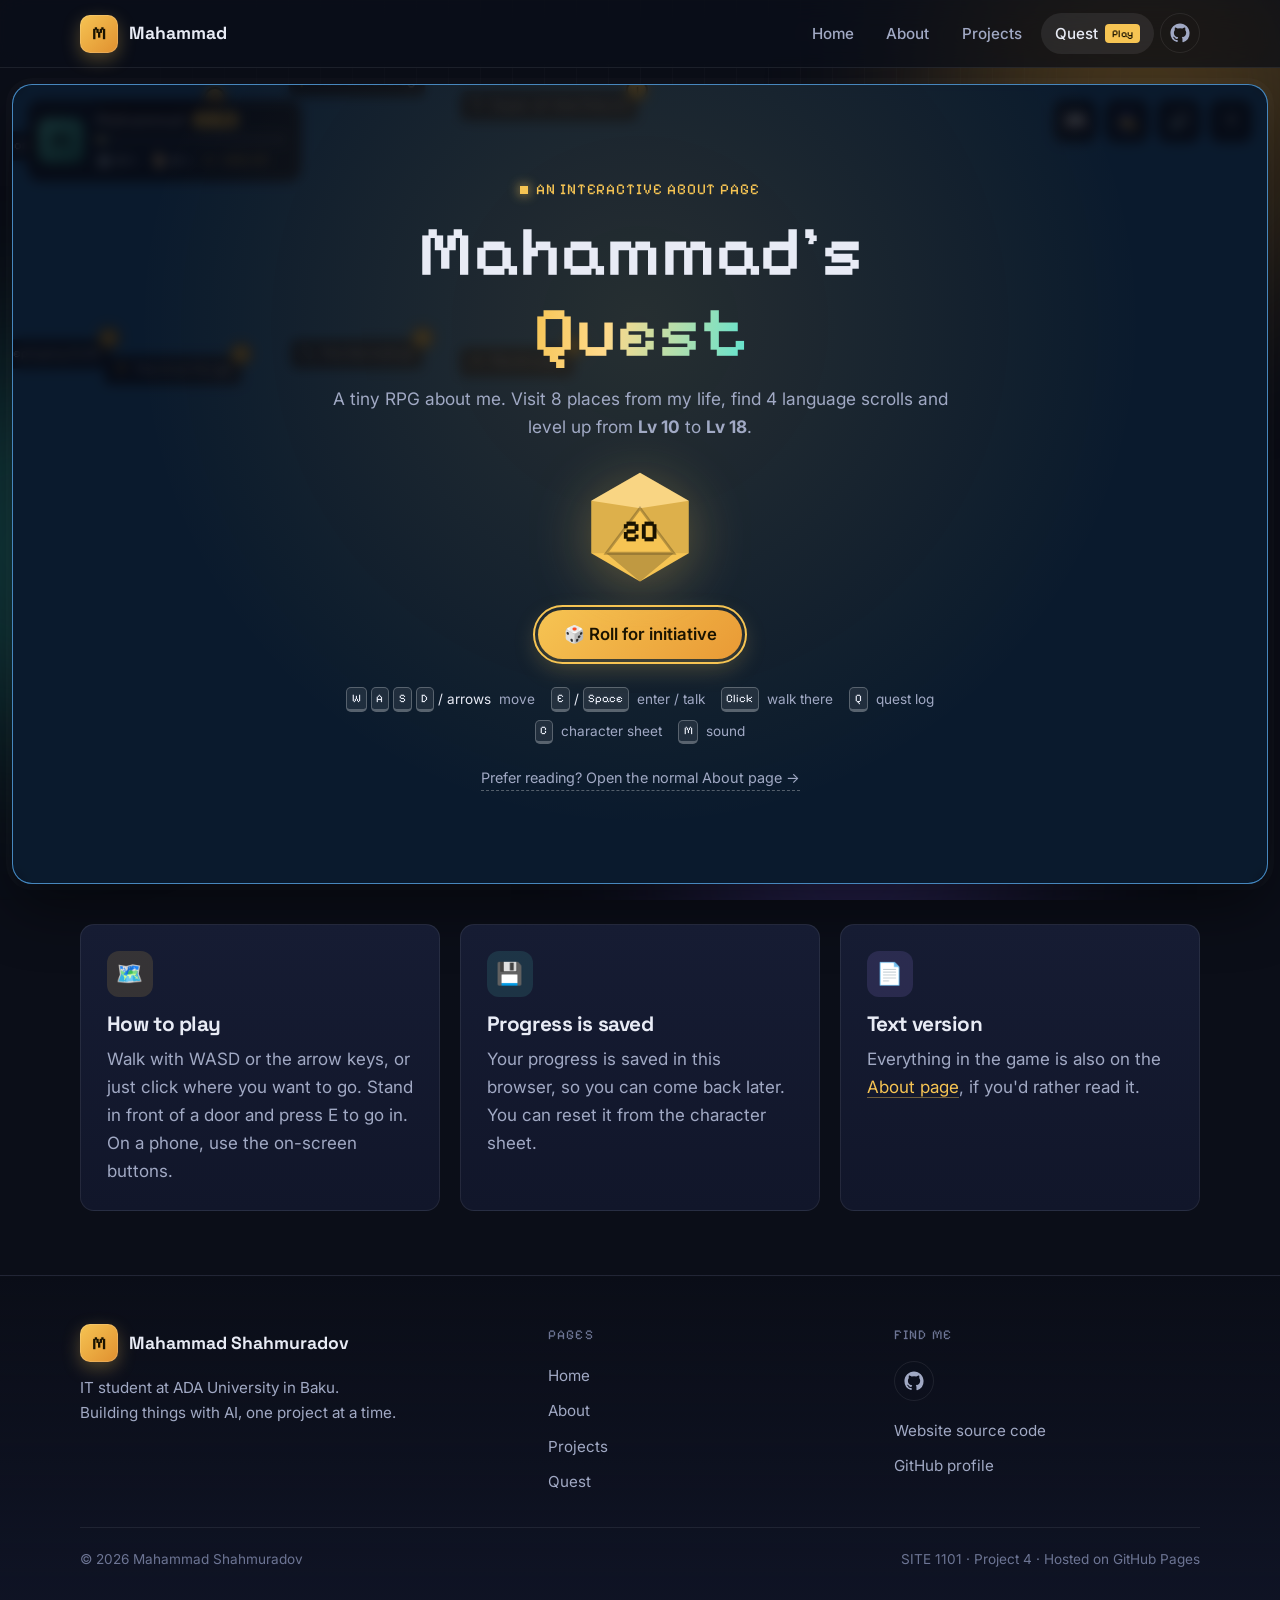
==== quest.html @ ecb5a83f "Add gamified About page: Mahammad's Quest (pixel RPG) - world.js: procedurally drawn pixel map with " ====
<!DOCTYPE html>
<html lang="en">
<head>
  <meta charset="UTF-8">
  <meta name="viewport" content="width=device-width, initial-scale=1.0">
  <title>Mahammad's Quest — an interactive About page</title>
  <meta name="description" content="A tiny pixel RPG about Mahammad Shahmuradov. Walk around, visit places from his life, collect language scrolls and level up.">
  <link rel="icon" href="assets/img/favicon.svg" type="image/svg+xml">

  <link rel="preconnect" href="https://fonts.googleapis.com">
  <link rel="preconnect" href="https://fonts.gstatic.com" crossorigin>
  <link href="https://fonts.googleapis.com/css2?family=Inter:wght@400;500;600&family=Pixelify+Sans:wght@400;600&family=Space+Grotesk:wght@500;700&display=swap" rel="stylesheet">

  <link rel="stylesheet" href="assets/css/base.css">
  <link rel="stylesheet" href="assets/css/layout.css">
  <link rel="stylesheet" href="assets/css/components.css">
  <link rel="stylesheet" href="assets/css/pages/quest.css">
</head>
<body data-page="quest">
  <script src="assets/js/components.js"></script>
  <site-header></site-header>

  <!-- d20 shape reused by every die on this page -->
  <svg width="0" height="0" style="position:absolute" aria-hidden="true">
    <symbol id="d20-shape" viewBox="0 0 64 64">
      <path d="M32 3 58 18v28L32 61 6 46V18Z" fill="currentColor"/>
      <path d="M32 3 58 18 32 22 6 18Z" fill="#fff" opacity=".28"/>
      <path d="M6 18 32 22 14 46 6 46Z M58 18 32 22 50 46 58 46Z" fill="#000" opacity=".1"/>
      <path d="M14 46H50L32 61Z" fill="#000" opacity=".22"/>
      <path d="M32 22 50 46H14Z" fill="none" stroke="#000" stroke-opacity=".25" stroke-width="1.5"/>
    </symbol>
  </svg>

  <main id="main">
    <section class="quest-wrap">
      <div class="stage" id="stage" tabindex="-1">
        <canvas id="game" role="img" aria-label="Pixel-art world of Mahammad's Quest. Use the Quest Log to travel between places with the keyboard."></canvas>
        <div class="labels" id="labels" aria-hidden="true"></div>

        <!-- ===== HUD ===== -->
        <div class="hud">
          <div class="hud__card">
            <div class="hud__avatar" aria-hidden="true">M</div>
            <div class="hud__info">
              <div class="hud__name">Mahammad <span class="hud__lvl">Lv <b id="hud-level">10</b></span></div>
              <div class="xpbar" aria-hidden="true"><div class="xpbar__fill" id="xp-fill"></div></div>
              <div class="hud__counts">
                <span title="Places visited">🏛️ <b id="hud-places">0</b>/<span id="hud-places-total">8</span></span>
                <span title="Language scrolls">📜 <b id="hud-scrolls">0</b>/<span id="hud-scrolls-total">4</span></span>
                <span class="hud__xp" id="xp-text">0 XP</span>
              </div>
            </div>
          </div>
        </div>

        <div class="hud-buttons">
          <button type="button" class="hud-btn" id="btn-log" aria-controls="quest-log" aria-expanded="false" title="Quest log (Q)" aria-label="Quest log (Q)">📖</button>
          <button type="button" class="hud-btn" id="btn-sheet" title="Character sheet (C)" aria-label="Character sheet (C)">🧙</button>
          <button type="button" class="hud-btn" id="btn-sound">🔊</button>
          <button type="button" class="hud-btn" id="btn-help" title="How to play" aria-label="How to play">?</button>
        </div>

        <!-- ===== Quest log ===== -->
        <aside class="quest-log" id="quest-log" hidden aria-label="Quest log">
          <h2 class="quest-log__title">Quest Log</h2>
          <p class="quest-log__hint">Click a place to walk there.</p>
          <ol class="quest-log__list" id="log-list" role="list"></ol>
          <h3 class="quest-log__sub">Language scrolls</h3>
          <ul class="quest-log__scrolls" id="log-scrolls" role="list"></ul>
        </aside>

        <!-- ===== Prompt, dialog, toasts ===== -->
        <div class="prompt" id="prompt" hidden></div>

        <div class="dialog" id="dialog" hidden role="dialog" aria-labelledby="dialog-title" tabindex="-1">
          <div class="dialog__portrait" id="dialog-icon" aria-hidden="true"></div>
          <div class="dialog__body">
            <div class="dialog__head">
              <h2 id="dialog-title"></h2>
              <span class="dialog__sub" id="dialog-sub"></span>
            </div>
            <p class="dialog__text" id="dialog-text" aria-live="polite"></p>
            <div class="dialog__extras" id="dialog-extras" hidden></div>
            <div class="dialog__foot">
              <span class="dialog__dots" id="dialog-dots" aria-hidden="true"></span>
              <span class="dialog__hint">Space / Enter</span>
              <button type="button" class="dialog__next" id="dialog-next">Next ▶</button>
            </div>
          </div>
        </div>

        <div class="toasts" id="toasts" aria-live="polite"></div>

        <div class="levelup" id="levelup" hidden aria-live="polite">
          <span class="levelup__label">Level up!</span>
          <b class="levelup__num" id="levelup-num"></b>
        </div>

        <!-- ===== Touch controls (phones / tablets) ===== -->
        <div class="touch" id="touch" hidden>
          <div class="dpad">
            <button type="button" class="dpad__btn dpad__up" data-dir="0,-1" aria-label="Move up">▲</button>
            <button type="button" class="dpad__btn dpad__left" data-dir="-1,0" aria-label="Move left">◀</button>
            <button type="button" class="dpad__btn dpad__right" data-dir="1,0" aria-label="Move right">▶</button>
            <button type="button" class="dpad__btn dpad__down" data-dir="0,1" aria-label="Move down">▼</button>
          </div>
          <button type="button" class="touch-action" id="touch-action" aria-label="Interact">A</button>
        </div>

        <!-- ===== Intro screen ===== -->
        <div class="overlay" id="intro" hidden>
          <div class="intro">
            <span class="eyebrow">An interactive About page</span>
            <h1 class="intro__title">Mahammad's <span class="text-gradient">Quest</span></h1>
            <p class="intro__lead">A tiny RPG about me. Visit 8 places from my life, find 4 language scrolls and level up from <b>Lv 10</b> to <b>Lv 18</b>.</p>

            <div class="intro__die" id="intro-die">
              <svg viewBox="0 0 64 64" aria-hidden="true"><use href="#d20-shape"/></svg>
              <b id="intro-die-num">20</b>
            </div>
            <p class="intro__result" id="intro-result" hidden aria-live="polite"></p>

            <div class="intro__buttons">
              <button type="button" class="btn btn--primary" id="intro-roll">🎲 Roll for initiative</button>
              <button type="button" class="btn btn--primary" id="intro-start" hidden>Start the quest ▶</button>
            </div>

            <ul class="controls" role="list">
              <li><kbd>W</kbd><kbd>A</kbd><kbd>S</kbd><kbd>D</kbd> / arrows <span>move</span></li>
              <li><kbd>E</kbd> / <kbd>Space</kbd> <span>enter / talk</span></li>
              <li><kbd>Click</kbd> <span>walk there</span></li>
              <li><kbd>Q</kbd> <span>quest log</span></li>
              <li><kbd>C</kbd> <span>character sheet</span></li>
              <li><kbd>M</kbd> <span>sound</span></li>
            </ul>
            <a class="intro__skip" href="about.html">Prefer reading? Open the normal About page →</a>
          </div>
        </div>

        <!-- ===== Character sheet ===== -->
        <div class="overlay" id="sheet" hidden>
          <div class="sheet" role="dialog" aria-labelledby="sheet-title" id="sheet-body"></div>
        </div>

        <canvas class="confetti" id="confetti" aria-hidden="true"></canvas>
      </div>
    </section>

    <section class="container quest-info">
      <div class="grid grid--3">
        <div class="card">
          <div class="card__icon" aria-hidden="true">🗺️</div>
          <h3>How to play</h3>
          <p>Walk with WASD or the arrow keys, or just click where you want to go. Stand in front of a door and press E to go in. On a phone, use the on-screen buttons.</p>
        </div>
        <div class="card">
          <div class="card__icon card__icon--teal" aria-hidden="true">💾</div>
          <h3>Progress is saved</h3>
          <p>Your progress is saved in this browser, so you can come back later. You can reset it from the character sheet.</p>
        </div>
        <div class="card">
          <div class="card__icon card__icon--violet" aria-hidden="true">📄</div>
          <h3>Text version</h3>
          <p>Everything in the game is also on the <a class="inline-link" href="about.html">About page</a>, if you'd rather read it.</p>
        </div>
      </div>
    </section>
  </main>

  <site-footer></site-footer>

  <!-- Game scripts: order matters -->
  <script src="assets/js/quest/data.js"></script>
  <script src="assets/js/quest/audio.js"></script>
  <script src="assets/js/quest/world.js"></script>
  <script src="assets/js/quest/player.js"></script>
  <script src="assets/js/quest/ui.js"></script>
  <script src="assets/js/quest/game.js"></script>
</body>
</html>
---- assets/css/base.css ----
/* ==========================================================================
   base.css — design tokens, reset and typography
   Shared by every page.
   ========================================================================== */

:root {
  /* Colors */
  --bg: #0b0e18;
  --bg-elev: #11162a;
  --surface: #161c33;
  --surface-2: #1d2442;
  --border: rgba(255, 255, 255, 0.08);
  --border-strong: rgba(255, 255, 255, 0.16);

  --text: #e8ebf5;
  --text-muted: #a1a9c4;
  --text-faint: #6d7594;

  --gold: #f6c453;      /* main accent — the color of a d20 */
  --gold-soft: rgba(246, 196, 83, 0.14);
  --teal: #5fe3d0;      /* secondary accent — "tech" */
  --teal-soft: rgba(95, 227, 208, 0.12);
  --violet: #a98bff;    /* tertiary accent — "magic" */
  --violet-soft: rgba(169, 139, 255, 0.14);
  --red: #ff6b7d;

  /* Typography */
  --font-body: "Inter", system-ui, -apple-system, "Segoe UI", Roboto, sans-serif;
  --font-head: "Space Grotesk", "Inter", system-ui, sans-serif;
  --font-pixel: "Pixelify Sans", "Courier New", monospace;

  /* Layout */
  --container: 1120px;
  --radius-sm: 8px;
  --radius: 14px;
  --radius-lg: 22px;
  --header-h: 68px;

  /* Effects */
  --shadow: 0 10px 30px rgba(0, 0, 0, 0.35);
  --shadow-lg: 0 24px 60px rgba(0, 0, 0, 0.45);
  --ease: cubic-bezier(0.22, 1, 0.36, 1);
}

/* ---------- Reset ---------- */
*,
*::before,
*::after {
  box-sizing: border-box;
}

* {
  margin: 0;
}

html {
  scroll-behavior: smooth;
  -webkit-text-size-adjust: 100%;
}

body {
  min-height: 100vh;
  display: flex;
  flex-direction: column;
  background: var(--bg);
  color: var(--text);
  font-family: var(--font-body);
  font-size: 1.0625rem;
  line-height: 1.65;
  -webkit-font-smoothing: antialiased;
  overflow-x: hidden;
}

main {
  flex: 1;
}

[hidden] {
  display: none !important;
}

img,
svg,
canvas {
  display: block;
  max-width: 100%;
}

a {
  color: inherit;
  text-decoration: none;
}

button {
  font: inherit;
  color: inherit;
  cursor: pointer;
  border: none;
  background: none;
}

ul[role="list"],
ol[role="list"] {
  list-style: none;
  padding: 0;
}

::selection {
  background: var(--gold);
  color: #1a1300;
}

:focus-visible {
  outline: 2px solid var(--gold);
  outline-offset: 3px;
  border-radius: 4px;
}

/* ---------- Typography ---------- */
h1,
h2,
h3,
h4 {
  font-family: var(--font-head);
  line-height: 1.15;
  letter-spacing: -0.02em;
  font-weight: 700;
}

h1 {
  font-size: clamp(2.4rem, 5.5vw, 4rem);
}

h2 {
  font-size: clamp(1.8rem, 3.5vw, 2.5rem);
}

h3 {
  font-size: 1.3rem;
}

p {
  color: var(--text-muted);
}

strong {
  color: var(--text);
  font-weight: 600;
}

.text-gradient {
  background: linear-gradient(100deg, var(--gold) 0%, #ffd98a 35%, var(--teal) 100%);
  -webkit-background-clip: text;
  background-clip: text;
  color: transparent;
}

.eyebrow {
  display: inline-flex;
  align-items: center;
  gap: 0.5rem;
  font-family: var(--font-pixel);
  font-size: 0.95rem;
  letter-spacing: 0.06em;
  text-transform: uppercase;
  color: var(--gold);
}

.eyebrow::before {
  content: "";
  width: 8px;
  height: 8px;
  background: currentColor;
  box-shadow: 0 0 12px currentColor;
}

/* ---------- Utilities ---------- */
.container {
  width: min(100% - 2.5rem, var(--container));
  margin-inline: auto;
}

.visually-hidden {
  position: absolute !important;
  width: 1px;
  height: 1px;
  overflow: hidden;
  clip: rect(0 0 0 0);
  white-space: nowrap;
}

.skip-link {
  position: absolute;
  left: 1rem;
  top: -100px;
  z-index: 1000;
  padding: 0.6rem 1rem;
  background: var(--gold);
  color: #1a1300;
  border-radius: var(--radius-sm);
  font-weight: 600;
}

.skip-link:focus {
  top: 1rem;
}

/* Elements with .reveal fade in when scrolled into view (see main.js) */
.reveal {
  opacity: 0;
  transform: translateY(24px);
  transition: opacity 0.7s var(--ease), transform 0.7s var(--ease);
}

.reveal.is-visible {
  opacity: 1;
  transform: none;
}

@media (prefers-reduced-motion: reduce) {
  html {
    scroll-behavior: auto;
  }

  *,
  *::before,
  *::after {
    animation-duration: 0.01ms !important;
    animation-iteration-count: 1 !important;
    transition-duration: 0.01ms !important;
  }

  .reveal {
    opacity: 1;
    transform: none;
  }
}
---- assets/css/layout.css ----
/* ==========================================================================
   layout.css — page background, header / navigation, footer, sections
   ========================================================================== */

/* ---------- Ambient background ---------- */
.bg-decor {
  position: fixed;
  inset: 0;
  z-index: -1;
  pointer-events: none;
  overflow: hidden;
}

.bg-decor::before {
  /* faint pixel grid */
  content: "";
  position: absolute;
  inset: 0;
  background-image:
    linear-gradient(rgba(255, 255, 255, 0.025) 1px, transparent 1px),
    linear-gradient(90deg, rgba(255, 255, 255, 0.025) 1px, transparent 1px);
  background-size: 32px 32px;
  mask-image: radial-gradient(ellipse at 50% 0%, #000 0%, transparent 75%);
}

.bg-decor .orb {
  position: absolute;
  border-radius: 50%;
  filter: blur(90px);
  opacity: 0.35;
  animation: float 18s ease-in-out infinite;
}

.bg-decor .orb--gold {
  width: 420px;
  height: 420px;
  background: #b9852a;
  top: -120px;
  right: -80px;
}

.bg-decor .orb--teal {
  width: 380px;
  height: 380px;
  background: #1f8f84;
  top: 40%;
  left: -160px;
  animation-delay: -6s;
}

.bg-decor .orb--violet {
  width: 340px;
  height: 340px;
  background: #5b45b3;
  bottom: -140px;
  right: 20%;
  animation-delay: -11s;
}

@keyframes float {
  0%,
  100% {
    transform: translate(0, 0) scale(1);
  }
  50% {
    transform: translate(30px, -40px) scale(1.08);
  }
}

/* ---------- Header / navigation ---------- */
/* <site-header> is only a wrapper, so its <header> can be sticky to <body> */
site-header {
  display: contents;
}

site-footer {
  display: block;
}

.site-header {
  position: sticky;
  top: 0;
  z-index: 100;
  height: var(--header-h);
  background: rgba(11, 14, 24, 0.72);
  backdrop-filter: blur(14px) saturate(140%);
  -webkit-backdrop-filter: blur(14px) saturate(140%);
  border-bottom: 1px solid var(--border);
}

.site-header .container {
  height: 100%;
  display: flex;
  align-items: center;
  justify-content: space-between;
  gap: 1rem;
}

.brand {
  display: flex;
  align-items: center;
  gap: 0.7rem;
  font-family: var(--font-head);
  font-weight: 700;
  font-size: 1.1rem;
}

.brand__logo {
  display: grid;
  place-items: center;
  width: 38px;
  height: 38px;
  border-radius: 10px;
  background: linear-gradient(135deg, var(--gold), #e0902f);
  color: #1a1300;
  font-family: var(--font-pixel);
  font-size: 1.15rem;
  box-shadow: 0 0 0 1px rgba(255, 255, 255, 0.15) inset, 0 6px 18px rgba(246, 196, 83, 0.3);
  transition: transform 0.3s var(--ease);
}

.brand:hover .brand__logo {
  transform: rotate(-8deg) scale(1.06);
}

.nav {
  display: flex;
  align-items: center;
  gap: 0.35rem;
}

.nav__list {
  display: flex;
  align-items: center;
  gap: 0.25rem;
  list-style: none;
  padding: 0;
}

.nav__link {
  position: relative;
  display: inline-flex;
  align-items: center;
  gap: 0.45rem;
  padding: 0.5rem 0.9rem;
  border-radius: 999px;
  font-size: 0.95rem;
  font-weight: 500;
  color: var(--text-muted);
  transition: color 0.2s, background 0.2s;
}

.nav__link:hover {
  color: var(--text);
  background: rgba(255, 255, 255, 0.05);
}

.nav__link[aria-current="page"] {
  color: var(--text);
  background: rgba(255, 255, 255, 0.08);
}

.nav__link--quest {
  color: var(--gold);
}

.nav__badge {
  font-family: var(--font-pixel);
  font-size: 0.65rem;
  padding: 0.05rem 0.4rem;
  border-radius: 4px;
  background: var(--gold);
  color: #1a1300;
  letter-spacing: 0.05em;
}

.icon-link {
  display: grid;
  place-items: center;
  width: 40px;
  height: 40px;
  border-radius: 50%;
  color: var(--text-muted);
  border: 1px solid var(--border);
  transition: color 0.2s, border-color 0.2s, transform 0.2s;
}

.icon-link:hover {
  color: var(--text);
  border-color: var(--border-strong);
  transform: translateY(-2px);
}

.icon-link svg {
  width: 20px;
  height: 20px;
}

.nav-toggle {
  display: none;
  width: 42px;
  height: 42px;
  border-radius: 10px;
  border: 1px solid var(--border);
  place-items: center;
}

.nav-toggle span,
.nav-toggle span::before,
.nav-toggle span::after {
  display: block;
  width: 18px;
  height: 2px;
  background: var(--text);
  border-radius: 2px;
  transition: transform 0.3s var(--ease), opacity 0.2s;
}

.nav-toggle span {
  position: relative;
}

.nav-toggle span::before,
.nav-toggle span::after {
  content: "";
  position: absolute;
  left: 0;
}

.nav-toggle span::before {
  top: -6px;
}

.nav-toggle span::after {
  top: 6px;
}

.nav-toggle[aria-expanded="true"] span {
  background: transparent;
}

.nav-toggle[aria-expanded="true"] span::before {
  transform: translateY(6px) rotate(45deg);
}

.nav-toggle[aria-expanded="true"] span::after {
  transform: translateY(-6px) rotate(-45deg);
}

@media (max-width: 760px) {
  .nav-toggle {
    display: grid;
  }

  .nav__list {
    position: absolute;
    top: var(--header-h);
    left: 0;
    right: 0;
    flex-direction: column;
    align-items: stretch;
    gap: 0.25rem;
    padding: 1rem 1.25rem 1.5rem;
    background: rgba(11, 14, 24, 0.97);
    border-bottom: 1px solid var(--border);
    transform: translateY(-8px);
    opacity: 0;
    visibility: hidden;
    transition: opacity 0.25s, transform 0.25s var(--ease), visibility 0.25s;
  }

  .nav__list.is-open {
    transform: none;
    opacity: 1;
    visibility: visible;
  }

  .nav__link {
    padding: 0.85rem 1rem;
    border-radius: var(--radius-sm);
    font-size: 1.05rem;
  }
}

/* ---------- Sections ---------- */
.section {
  padding-block: clamp(3.5rem, 8vw, 6rem);
}

.section__head {
  max-width: 680px;
  margin-bottom: 2.5rem;
}

.section__head h2 {
  margin-top: 0.6rem;
}

.section__head p {
  margin-top: 0.9rem;
}

/* Hero used at the top of inner pages (About, Projects) */
.page-hero {
  padding-top: clamp(3.5rem, 9vw, 6.5rem);
  padding-bottom: clamp(1.5rem, 4vw, 2.5rem);
}

.page-hero h1 {
  margin-top: 0.8rem;
}

.page-hero p {
  max-width: 640px;
  margin-top: 1.1rem;
  font-size: 1.15rem;
}

/* ---------- Footer ---------- */
.site-footer {
  margin-top: 4rem;
  border-top: 1px solid var(--border);
  background: linear-gradient(180deg, transparent, rgba(17, 22, 42, 0.7));
}

.footer__inner {
  display: grid;
  grid-template-columns: 1.4fr 1fr 1fr;
  gap: 2.5rem;
  padding-block: 3rem 2rem;
}

.footer__brand p {
  margin-top: 0.8rem;
  max-width: 320px;
  font-size: 0.95rem;
}

.footer__title {
  font-family: var(--font-pixel);
  font-size: 0.85rem;
  letter-spacing: 0.08em;
  text-transform: uppercase;
  color: var(--text-faint);
  margin-bottom: 0.9rem;
}

.footer__links {
  list-style: none;
  padding: 0;
  display: grid;
  gap: 0.45rem;
}

.footer__links a {
  color: var(--text-muted);
  font-size: 0.95rem;
  transition: color 0.2s;
}

.footer__links a:hover {
  color: var(--gold);
}

.footer__socials {
  display: flex;
  gap: 0.6rem;
}

.footer__bottom {
  display: flex;
  flex-wrap: wrap;
  justify-content: space-between;
  gap: 0.5rem;
  padding-block: 1.25rem 2rem;
  border-top: 1px solid var(--border);
  font-size: 0.85rem;
  color: var(--text-faint);
}

@media (max-width: 760px) {
  .footer__inner {
    grid-template-columns: 1fr 1fr;
  }

  .footer__brand {
    grid-column: 1 / -1;
  }
}
---- assets/css/components.css ----
/* ==========================================================================
   components.css — reusable UI pieces: buttons, cards, chips, badges,
   timeline and the "quest" call-to-action banner
   ========================================================================== */

/* ---------- Buttons ---------- */
.btn {
  display: inline-flex;
  align-items: center;
  justify-content: center;
  gap: 0.55rem;
  padding: 0.85rem 1.4rem;
  border-radius: 999px;
  font-weight: 600;
  font-size: 0.98rem;
  line-height: 1;
  transition: transform 0.2s var(--ease), box-shadow 0.2s, background 0.2s, border-color 0.2s;
}

.btn svg {
  width: 18px;
  height: 18px;
}

.btn--primary {
  background: linear-gradient(135deg, var(--gold), #e99a35);
  color: #1a1300;
  box-shadow: 0 8px 24px rgba(246, 196, 83, 0.28);
}

.btn--primary:hover {
  transform: translateY(-2px);
  box-shadow: 0 14px 34px rgba(246, 196, 83, 0.4);
}

.btn--ghost {
  border: 1px solid var(--border-strong);
  color: var(--text);
  background: rgba(255, 255, 255, 0.03);
}

.btn--ghost:hover {
  transform: translateY(-2px);
  border-color: rgba(255, 255, 255, 0.3);
  background: rgba(255, 255, 255, 0.06);
}

.btn-row {
  display: flex;
  flex-wrap: wrap;
  gap: 0.8rem;
}

/* ---------- Inline text link ---------- */
.inline-link {
  color: var(--gold);
  border-bottom: 1px solid rgba(246, 196, 83, 0.4);
}

.inline-link:hover {
  border-color: var(--gold);
}

/* ---------- Card ---------- */
.card {
  position: relative;
  padding: 1.6rem;
  border-radius: var(--radius);
  background: linear-gradient(180deg, var(--surface), var(--bg-elev));
  border: 1px solid var(--border);
  transition: opacity 0.7s var(--ease), transform 0.5s var(--ease), border-color 0.3s, box-shadow 0.3s;
}

.card:hover {
  border-color: var(--border-strong);
}

.card--lift:hover {
  transform: translateY(-4px);
  box-shadow: var(--shadow);
}

.card h3 {
  margin-bottom: 0.5rem;
}

.card__icon {
  display: grid;
  place-items: center;
  width: 46px;
  height: 46px;
  margin-bottom: 1rem;
  border-radius: 12px;
  font-size: 1.35rem;
  background: var(--gold-soft);
  color: var(--gold);
}

.card__icon--teal {
  background: var(--teal-soft);
  color: var(--teal);
}

.card__icon--violet {
  background: var(--violet-soft);
  color: var(--violet);
}

.grid {
  display: grid;
  gap: 1.25rem;
}

.grid--2 {
  grid-template-columns: repeat(auto-fit, minmax(300px, 1fr));
}

.grid--3 {
  grid-template-columns: repeat(auto-fit, minmax(250px, 1fr));
}

/* ---------- Chips & badges ---------- */
.chips {
  display: flex;
  flex-wrap: wrap;
  gap: 0.5rem;
  list-style: none;
  padding: 0;
}

.chip {
  display: inline-flex;
  align-items: center;
  gap: 0.4rem;
  padding: 0.4rem 0.85rem;
  border-radius: 999px;
  font-size: 0.88rem;
  color: var(--text);
  background: rgba(255, 255, 255, 0.05);
  border: 1px solid var(--border);
}

.badge {
  display: inline-flex;
  align-items: center;
  gap: 0.4rem;
  padding: 0.25rem 0.65rem;
  border-radius: 6px;
  font-family: var(--font-pixel);
  font-size: 0.78rem;
  letter-spacing: 0.05em;
  text-transform: uppercase;
}

.badge::before {
  content: "";
  width: 6px;
  height: 6px;
  border-radius: 50%;
  background: currentColor;
}

.badge--done {
  color: var(--teal);
  background: var(--teal-soft);
}

.badge--soon {
  color: var(--gold);
  background: var(--gold-soft);
}

.badge--live {
  color: var(--violet);
  background: var(--violet-soft);
}

/* ---------- Timeline ---------- */
.timeline {
  position: relative;
  list-style: none;
  padding: 0 0 0 1.75rem;
  display: grid;
  gap: 1.1rem;
}

.timeline::before {
  content: "";
  position: absolute;
  left: 6px;
  top: 8px;
  bottom: 8px;
  width: 2px;
  background: linear-gradient(180deg, var(--gold), var(--teal), var(--violet));
  border-radius: 2px;
}

.timeline__item {
  position: relative;
}

.timeline__item::before {
  content: "";
  position: absolute;
  left: calc(-1.75rem + 1px);
  top: 1.55rem;
  width: 12px;
  height: 12px;
  border-radius: 3px;
  background: var(--bg);
  border: 2px solid var(--gold);
  transform: rotate(45deg);
}

.timeline__item--current::before {
  background: var(--gold);
  box-shadow: 0 0 14px var(--gold);
}

.timeline__when {
  font-family: var(--font-pixel);
  font-size: 0.85rem;
  color: var(--gold);
  letter-spacing: 0.04em;
}

.timeline__item h3 {
  margin: 0.2rem 0 0.35rem;
  font-size: 1.15rem;
}

/* ---------- Quest call-to-action banner ---------- */
.quest-cta {
  position: relative;
  overflow: hidden;
  display: grid;
  grid-template-columns: auto 1fr auto;
  align-items: center;
  gap: 1.75rem;
  padding: 2rem 2.25rem;
  border-radius: var(--radius-lg);
  border: 1px solid rgba(246, 196, 83, 0.35);
  background:
    radial-gradient(circle at 0% 0%, rgba(246, 196, 83, 0.18), transparent 55%),
    radial-gradient(circle at 100% 100%, rgba(169, 139, 255, 0.18), transparent 55%),
    var(--bg-elev);
}

.quest-cta h2 {
  font-size: clamp(1.5rem, 3vw, 2rem);
}

.quest-cta p {
  margin-top: 0.4rem;
}

.quest-cta__die {
  width: 84px;
  height: 84px;
  animation: die-spin 6s var(--ease) infinite;
  filter: drop-shadow(0 8px 20px rgba(246, 196, 83, 0.35));
}

@keyframes die-spin {
  0%,
  70% {
    transform: rotate(0deg);
  }
  85% {
    transform: rotate(200deg) scale(1.1);
  }
  100% {
    transform: rotate(360deg);
  }
}

@media (max-width: 760px) {
  .quest-cta {
    grid-template-columns: 1fr;
    text-align: left;
    padding: 1.6rem;
  }

  .quest-cta__die {
    width: 64px;
    height: 64px;
  }
}
---- assets/css/pages/quest.css ----
/* ==========================================================================
   quest.css — the gamified About page (quest.html)
   ========================================================================== */

.quest-wrap {
  width: min(100% - 1.5rem, 1400px);
  margin: 1rem auto 0;
}

/* ---------- Stage (game area) ---------- */
.stage {
  position: relative;
  height: calc(100vh - var(--header-h) - 2rem);
  height: calc(100svh - var(--header-h) - 2rem);
  min-height: 520px;
  max-height: 900px;
  overflow: hidden;
  border-radius: 20px;
  border: 1px solid var(--border-strong);
  background: #2470b0;
  box-shadow: var(--shadow-lg), 0 0 0 6px rgba(255, 255, 255, 0.02);
  outline: none;
  user-select: none;
  -webkit-user-select: none;
  touch-action: manipulation;
}

#game {
  position: absolute;
  top: 0;
  left: 0;
  image-rendering: pixelated;
  image-rendering: crisp-edges;
  cursor: pointer;
}

.stage kbd {
  display: inline-block;
  min-width: 1.6em;
  padding: 0.05em 0.4em;
  border-radius: 5px;
  border: 1px solid rgba(255, 255, 255, 0.25);
  border-bottom-width: 3px;
  background: rgba(255, 255, 255, 0.08);
  font-family: var(--font-pixel);
  font-size: 0.85em;
  text-align: center;
  color: var(--text);
}

/* shared "glass" panel look */
.hud__card,
.hud-btn,
.quest-log,
.toast,
.world-label,
.prompt {
  background: rgba(11, 14, 24, 0.8);
  border: 1px solid rgba(255, 255, 255, 0.14);
  backdrop-filter: blur(8px);
  -webkit-backdrop-filter: blur(8px);
}

/* ---------- Labels above buildings ---------- */
.labels {
  position: absolute;
  inset: 0;
  z-index: 1;
  pointer-events: none;
}

.world-label {
  position: absolute;
  top: 0;
  left: 0;
  display: inline-flex;
  align-items: center;
  gap: 0.35rem;
  padding: 0.2rem 0.55rem;
  border-radius: 7px;
  font-family: var(--font-pixel);
  font-size: 0.82rem;
  white-space: nowrap;
  color: var(--text);
  pointer-events: auto;
  cursor: pointer;
  transition: background 0.2s, border-color 0.2s, color 0.2s, box-shadow 0.2s;
}

.world-label:hover {
  border-color: var(--gold);
}

.world-label__icon {
  font-size: 0.9em;
}

.world-label.is-visited {
  color: var(--teal);
  border-color: rgba(95, 227, 208, 0.45);
}

.world-label.is-visited::after {
  content: "✓";
  margin-left: 0.15rem;
}

/* "!" badge on places not visited yet */
.world-label:not(.is-visited)::before {
  content: "!";
  position: absolute;
  top: -11px;
  right: -9px;
  display: grid;
  place-items: center;
  width: 18px;
  height: 18px;
  border-radius: 50%;
  font-size: 0.8rem;
  font-weight: 700;
  color: #1a1300;
  background: var(--gold);
  box-shadow: 0 0 0 2px #1a1300, 0 0 12px rgba(246, 196, 83, 0.8);
  animation: badge-bounce 1.2s ease-in-out infinite;
}

@keyframes badge-bounce {
  50% {
    transform: translateY(-3px);
  }
}

.world-label.is-near {
  background: var(--gold);
  color: #1a1300;
  border-color: var(--gold);
  box-shadow: 0 0 18px rgba(246, 196, 83, 0.6);
}

/* ---------- HUD ---------- */
.hud {
  position: absolute;
  top: 14px;
  left: 14px;
  z-index: 3;
  pointer-events: none;
}

.hud__card {
  display: flex;
  align-items: center;
  gap: 0.8rem;
  padding: 0.6rem 0.9rem 0.6rem 0.6rem;
  border-radius: 14px;
}

.hud__avatar {
  display: grid;
  place-items: center;
  width: 46px;
  height: 46px;
  border-radius: 10px;
  background: linear-gradient(135deg, var(--teal), #218a7c);
  color: #062521;
  font-family: var(--font-pixel);
  font-size: 1.5rem;
  font-weight: 600;
  box-shadow: inset 0 -4px 0 rgba(0, 0, 0, 0.2);
}

.hud__name {
  display: flex;
  align-items: center;
  gap: 0.5rem;
  font-family: var(--font-pixel);
  font-size: 1.05rem;
  line-height: 1.2;
}

.hud__lvl {
  padding: 0 0.4rem;
  border-radius: 5px;
  background: var(--gold);
  color: #1a1300;
  font-size: 0.85rem;
}

.xpbar {
  width: 190px;
  height: 9px;
  margin: 0.35rem 0;
  border-radius: 3px;
  background: rgba(255, 255, 255, 0.1);
  border: 1px solid rgba(255, 255, 255, 0.15);
  overflow: hidden;
}

.xpbar__fill {
  height: 100%;
  width: 4%;
  background: linear-gradient(90deg, var(--gold), #ffe29a, var(--teal));
  box-shadow: 0 0 10px rgba(246, 196, 83, 0.7);
  transition: width 0.8s var(--ease);
}

.hud__counts {
  display: flex;
  gap: 0.75rem;
  font-size: 0.82rem;
  color: var(--text-muted);
}

.hud__counts b {
  color: var(--text);
}

.hud__xp {
  font-family: var(--font-pixel);
  color: var(--gold);
}

.hud-buttons {
  position: absolute;
  top: 14px;
  right: 14px;
  z-index: 3;
  display: flex;
  gap: 0.5rem;
}

.hud-btn {
  display: grid;
  place-items: center;
  width: 44px;
  height: 44px;
  border-radius: 12px;
  font-size: 1.15rem;
  font-family: var(--font-pixel);
  transition: transform 0.15s, border-color 0.2s;
}

.hud-btn:hover {
  transform: translateY(-2px);
  border-color: var(--gold);
}

.hud-btn[aria-expanded="true"] {
  border-color: var(--gold);
  box-shadow: 0 0 0 2px rgba(246, 196, 83, 0.3);
}

/* ---------- Quest log ---------- */
.quest-log {
  position: absolute;
  top: 70px;
  right: 14px;
  z-index: 4;
  width: 290px;
  max-height: calc(100% - 90px);
  overflow-y: auto;
  padding: 1rem;
  border-radius: 16px;
  animation: slide-in 0.3s var(--ease);
}

.quest-log[hidden] {
  display: none;
}

@keyframes slide-in {
  from {
    opacity: 0;
    transform: translateX(16px);
  }
}

.quest-log__title {
  font-family: var(--font-pixel);
  font-size: 1.25rem;
  font-weight: 600;
  color: var(--gold);
  letter-spacing: 0.02em;
}

.quest-log__hint {
  font-size: 0.82rem;
  margin: 0.15rem 0 0.8rem;
}

.quest-log__list {
  display: grid;
  gap: 0.35rem;
}

.log-item {
  display: flex;
  align-items: center;
  gap: 0.6rem;
  width: 100%;
  padding: 0.5rem 0.6rem;
  border-radius: 10px;
  text-align: left;
  border: 1px solid transparent;
  transition: background 0.2s, border-color 0.2s;
}

.log-item:hover {
  background: rgba(255, 255, 255, 0.06);
  border-color: rgba(255, 255, 255, 0.12);
}

.log-item__check {
  display: grid;
  place-items: center;
  flex: none;
  width: 20px;
  height: 20px;
  border-radius: 5px;
  border: 2px solid rgba(255, 255, 255, 0.3);
  font-size: 0.8rem;
  font-weight: 700;
}

.log-item.is-done .log-item__check {
  background: var(--teal);
  border-color: var(--teal);
  color: #062521;
}

.log-item__icon {
  font-size: 1.15rem;
}

.log-item__text {
  display: flex;
  flex-direction: column;
  line-height: 1.25;
}

.log-item__text b {
  font-weight: 600;
  font-size: 0.92rem;
}

.log-item__text small {
  color: var(--text-faint);
  font-size: 0.78rem;
}

.log-item.is-done .log-item__text b {
  color: var(--teal);
}

.quest-log__sub {
  margin: 1rem 0 0.5rem;
  font-family: var(--font-pixel);
  font-size: 0.95rem;
  font-weight: 400;
  color: var(--text-muted);
}

.quest-log__scrolls {
  display: grid;
  grid-template-columns: 1fr 1fr;
  gap: 0.35rem;
  list-style: none;
  padding: 0;
  font-size: 0.85rem;
  color: var(--text-faint);
}

.quest-log__scrolls li.is-done {
  color: var(--gold);
}

/* ---------- Prompt ---------- */
.prompt {
  position: absolute;
  left: 50%;
  bottom: 26px;
  z-index: 3;
  transform: translateX(-50%);
  padding: 0.55rem 1rem;
  border-radius: 999px;
  font-size: 0.95rem;
  white-space: nowrap;
  color: var(--text);
  border-color: rgba(246, 196, 83, 0.5);
  animation: prompt-bob 1.6s ease-in-out infinite;
  pointer-events: none;
}

.prompt b {
  color: var(--gold);
}

@keyframes prompt-bob {
  50% {
    transform: translate(-50%, -4px);
  }
}

/* ---------- Dialog ---------- */
.dialog {
  --loc-color: var(--gold);
  position: absolute;
  left: 50%;
  bottom: 18px;
  z-index: 5;
  display: grid;
  grid-template-columns: 92px 1fr;
  gap: 1.1rem;
  width: min(780px, calc(100% - 28px));
  padding: 1.1rem 1.2rem 1rem;
  border-radius: 16px;
  transform: translateX(-50%);
  background: linear-gradient(180deg, rgba(22, 28, 51, 0.97), rgba(13, 17, 31, 0.97));
  border: 2px solid var(--loc-color);
  box-shadow: 0 0 0 4px rgba(0, 0, 0, 0.35), 0 20px 50px rgba(0, 0, 0, 0.55), 0 0 40px -10px var(--loc-color);
  outline: none;
  cursor: pointer;
  animation: dialog-in 0.35s var(--ease);
}

.dialog[hidden] {
  display: none;
}

@keyframes dialog-in {
  from {
    opacity: 0;
    transform: translate(-50%, 20px) scale(0.97);
  }
}

.dialog__portrait {
  display: grid;
  place-items: center;
  width: 92px;
  height: 92px;
  border-radius: 14px;
  font-size: 2.8rem;
  background:
    radial-gradient(circle at 30% 25%, rgba(255, 255, 255, 0.25), transparent 60%),
    color-mix(in srgb, var(--loc-color) 30%, #11162a);
  border: 2px solid color-mix(in srgb, var(--loc-color) 60%, transparent);
}

.dialog__head {
  display: flex;
  flex-wrap: wrap;
  align-items: baseline;
  gap: 0.2rem 0.7rem;
}

.dialog__head h2 {
  font-family: var(--font-pixel);
  font-size: 1.35rem;
  font-weight: 600;
  letter-spacing: 0.01em;
  color: var(--loc-color);
}

.dialog__sub {
  font-size: 0.85rem;
  color: var(--text-faint);
}

.dialog__text {
  min-height: 3.3em;
  margin-top: 0.45rem;
  font-size: 1.08rem;
  line-height: 1.6;
  color: var(--text);
}

.dialog__text.is-typing::after {
  content: "▌";
  margin-left: 2px;
  color: var(--loc-color);
  animation: blink 0.8s steps(1) infinite;
}

@keyframes blink {
  50% {
    opacity: 0;
  }
}

.dialog__extras {
  margin-top: 0.7rem;
  display: grid;
  gap: 0.7rem;
  animation: dialog-in-soft 0.4s var(--ease);
}

.dialog__extras[hidden] {
  display: none;
}

@keyframes dialog-in-soft {
  from {
    opacity: 0;
    transform: translateY(6px);
  }
}

.dialog__facts {
  display: flex;
  flex-wrap: wrap;
  gap: 0.4rem;
  list-style: none;
  padding: 0;
}

.dialog__facts li {
  padding: 0.25rem 0.65rem;
  border-radius: 6px;
  font-size: 0.82rem;
  background: rgba(255, 255, 255, 0.06);
  border: 1px solid rgba(255, 255, 255, 0.12);
}

.dialog__actions {
  display: flex;
  flex-wrap: wrap;
  align-items: center;
  gap: 0.6rem;
}

.dialog__reward {
  font-family: var(--font-pixel);
  color: var(--gold);
  font-size: 1rem;
}

.dialog__btn {
  display: inline-flex;
  align-items: center;
  gap: 0.35rem;
  padding: 0.45rem 0.85rem;
  border-radius: 8px;
  font-size: 0.88rem;
  font-weight: 600;
  background: rgba(255, 255, 255, 0.07);
  border: 1px solid rgba(255, 255, 255, 0.18);
  transition: border-color 0.2s, background 0.2s;
}

.dialog__btn:hover {
  border-color: var(--loc-color);
  background: rgba(255, 255, 255, 0.12);
}

.mini-roll {
  display: inline-flex;
  align-items: center;
  gap: 0.5rem;
}

.mini-roll__die {
  position: relative;
  display: grid;
  place-items: center;
  width: 38px;
  height: 38px;
  color: var(--gold);
}

.mini-roll__die svg {
  position: absolute;
  inset: 0;
  width: 100%;
  height: 100%;
}

.mini-roll__die b {
  position: relative;
  font-family: var(--font-pixel);
  font-size: 0.85rem;
  color: #1a1300;
  margin-top: 4px;
}

.dialog__foot {
  display: flex;
  align-items: center;
  gap: 0.8rem;
  margin-top: 0.7rem;
}

.dialog__dots {
  display: flex;
  gap: 5px;
}

.dialog__dots i {
  width: 8px;
  height: 8px;
  border-radius: 2px;
  background: rgba(255, 255, 255, 0.15);
}

.dialog__dots i.seen {
  background: rgba(255, 255, 255, 0.4);
}

.dialog__dots i.on {
  background: var(--loc-color);
}

.dialog__hint {
  margin-left: auto;
  font-size: 0.78rem;
  color: var(--text-faint);
}

.dialog__next {
  padding: 0.45rem 0.95rem;
  border-radius: 8px;
  font-family: var(--font-pixel);
  font-size: 0.95rem;
  background: var(--loc-color);
  color: #11131c;
  box-shadow: inset 0 -3px 0 rgba(0, 0, 0, 0.2);
  transition: transform 0.15s;
}

.dialog__next:hover {
  transform: translateY(-1px);
}

/* ---------- Toasts ---------- */
.toasts {
  position: absolute;
  top: 84px;
  left: 50%;
  z-index: 6;
  display: grid;
  justify-items: center;
  gap: 0.5rem;
  transform: translateX(-50%);
  width: min(520px, calc(100% - 28px));
  pointer-events: none;
}

.toast {
  padding: 0.55rem 1rem;
  border-radius: 12px;
  font-size: 0.92rem;
  color: var(--text);
  text-align: center;
  border-color: rgba(246, 196, 83, 0.45);
  box-shadow: var(--shadow);
  animation: toast-in 0.4s var(--ease);
  transition: opacity 0.4s, transform 0.4s;
}

.toast b {
  color: var(--gold);
}

.toast.is-leaving {
  opacity: 0;
  transform: translateY(-8px);
}

@keyframes toast-in {
  from {
    opacity: 0;
    transform: translateY(-12px) scale(0.96);
  }
}

/* ---------- Level up banner ---------- */
.levelup {
  position: absolute;
  top: 40%;
  left: 50%;
  z-index: 6;
  display: grid;
  justify-items: center;
  transform: translate(-50%, -50%);
  pointer-events: none;
  text-align: center;
}

.levelup[hidden] {
  display: none;
}

.levelup__label {
  font-family: var(--font-pixel);
  font-size: clamp(2rem, 6vw, 3.4rem);
  font-weight: 600;
  text-transform: uppercase;
  letter-spacing: 0.04em;
  color: var(--gold);
  -webkit-text-stroke: 2px #2a1c00;
  paint-order: stroke fill;
  text-shadow: 0 4px 0 #2a1c00, 0 0 30px rgba(246, 196, 83, 0.8);
}

.levelup__num {
  font-family: var(--font-pixel);
  font-size: 1.6rem;
  color: #fff;
  text-shadow: 0 3px 0 #000;
}

.levelup.is-playing {
  animation: levelup 2.2s var(--ease) forwards;
}

@keyframes levelup {
  0% {
    opacity: 0;
    transform: translate(-50%, -30%) scale(0.6);
  }
  15% {
    opacity: 1;
    transform: translate(-50%, -50%) scale(1.08);
  }
  25% {
    transform: translate(-50%, -50%) scale(1);
  }
  80% {
    opacity: 1;
  }
  100% {
    opacity: 0;
    transform: translate(-50%, -62%) scale(1);
  }
}

/* ---------- Touch controls ---------- */
.touch {
  position: absolute;
  inset: auto 14px 14px 14px;
  z-index: 4;
  display: flex;
  justify-content: space-between;
  align-items: flex-end;
  pointer-events: none;
}

.touch[hidden] {
  display: none;
}

.dpad {
  display: grid;
  grid-template-columns: repeat(3, 50px);
  grid-template-rows: repeat(3, 50px);
  pointer-events: auto;
}

.dpad__btn {
  border-radius: 12px;
  font-size: 1.1rem;
  background: rgba(11, 14, 24, 0.7);
  border: 1px solid rgba(255, 255, 255, 0.18);
  touch-action: none;
}

.dpad__btn.is-pressed {
  background: rgba(246, 196, 83, 0.4);
}

.dpad__up {
  grid-area: 1 / 2;
}

.dpad__left {
  grid-area: 2 / 1;
}

.dpad__right {
  grid-area: 2 / 3;
}

.dpad__down {
  grid-area: 3 / 2;
}

.touch-action {
  width: 70px;
  height: 70px;
  border-radius: 50%;
  font-family: var(--font-pixel);
  font-size: 1.6rem;
  background: var(--gold);
  color: #1a1300;
  box-shadow: inset 0 -5px 0 rgba(0, 0, 0, 0.25), var(--shadow);
  pointer-events: auto;
}

/* hide the d-pad while a dialog is open so it doesn't cover the text */
.stage:has(.dialog:not([hidden])) .dpad,
.stage:has(.dialog:not([hidden])) .prompt {
  opacity: 0;
  pointer-events: none;
}

/* ---------- Overlays (intro + character sheet) ---------- */
.overlay {
  position: absolute;
  inset: 0;
  z-index: 10;
  display: grid;
  place-items: center;
  padding: 1rem;
  overflow-y: auto;
  background:
    radial-gradient(circle at 50% 30%, rgba(246, 196, 83, 0.12), transparent 60%),
    rgba(6, 8, 16, 0.82);
  backdrop-filter: blur(6px);
  -webkit-backdrop-filter: blur(6px);
  animation: fade-in 0.35s ease;
}

.overlay[hidden] {
  display: none;
}

@keyframes fade-in {
  from {
    opacity: 0;
  }
}

/* Intro */
.intro {
  max-width: 640px;
  text-align: center;
  display: grid;
  justify-items: center;
}

.intro__title {
  margin-top: 0.6rem;
  font-family: var(--font-pixel);
  font-weight: 600;
  font-size: clamp(2.6rem, 7vw, 4.4rem);
  letter-spacing: 0;
}

.intro__lead {
  margin-top: 0.7rem;
  font-size: 1.08rem;
}

.intro__die {
  position: relative;
  display: grid;
  place-items: center;
  width: 120px;
  height: 120px;
  margin: 1.6rem 0 0.4rem;
  color: var(--gold);
  filter: drop-shadow(0 10px 30px rgba(246, 196, 83, 0.35));
  animation: die-idle 3s ease-in-out infinite;
}

.intro__die svg {
  position: absolute;
  inset: 0;
  width: 100%;
  height: 100%;
}

.intro__die b {
  position: relative;
  margin-top: 10px;
  font-family: var(--font-pixel);
  font-size: 1.9rem;
  color: #1a1300;
}

@keyframes die-idle {
  50% {
    transform: translateY(-8px) rotate(4deg);
  }
}

.intro__die.is-rolling,
.mini-roll__die.is-rolling {
  animation: die-roll 0.25s linear infinite;
}

@keyframes die-roll {
  0% {
    transform: rotate(0deg) scale(1);
  }
  50% {
    transform: rotate(180deg) scale(0.9);
  }
  100% {
    transform: rotate(360deg) scale(1);
  }
}

.intro__die.is-nat20,
.mini-roll__die.is-nat20 {
  color: #ffe29a;
  filter: drop-shadow(0 0 26px rgba(255, 226, 154, 0.9));
}

.intro__die.is-nat1,
.mini-roll__die.is-nat1 {
  color: var(--red);
}

.intro__result {
  min-height: 1.6em;
  font-family: var(--font-pixel);
  font-size: 1.15rem;
  color: var(--text);
  animation: dialog-in-soft 0.4s var(--ease);
}

.intro__buttons {
  margin-top: 1rem;
}

.intro__buttons .btn {
  font-size: 1.05rem;
  padding: 1rem 1.6rem;
}

.controls {
  display: flex;
  flex-wrap: wrap;
  justify-content: center;
  gap: 0.5rem 1rem;
  margin-top: 1.8rem;
  list-style: none;
  padding: 0;
  font-size: 0.85rem;
}

.controls li {
  display: inline-flex;
  align-items: center;
  gap: 0.25rem;
}

.controls span {
  margin-left: 0.25rem;
  color: var(--text-muted);
}

.intro__skip {
  margin-top: 1.4rem;
  font-size: 0.9rem;
  color: var(--text-muted);
  border-bottom: 1px dashed rgba(255, 255, 255, 0.3);
}

.intro__skip:hover {
  color: var(--gold);
}

.intro.is-help .intro__die {
  display: none;
}

/* Character sheet */
.sheet {
  width: min(760px, 100%);
  max-height: calc(100% - 1rem);
  overflow-y: auto;
  padding: clamp(1.2rem, 4vw, 2rem);
  border-radius: 18px;
  background:
    radial-gradient(circle at 0% 0%, rgba(246, 196, 83, 0.12), transparent 45%),
    linear-gradient(180deg, #171d36, #0e1222);
  border: 2px solid var(--gold);
  box-shadow: 0 0 0 5px rgba(246, 196, 83, 0.12), var(--shadow-lg);
  animation: dialog-in-soft 0.4s var(--ease);
}

.sheet__banner {
  margin-bottom: 1rem;
  padding: 0.6rem 1rem;
  border-radius: 10px;
  text-align: center;
  font-family: var(--font-pixel);
  font-size: 1.1rem;
  color: #1a1300;
  background: linear-gradient(90deg, var(--gold), #ffe29a, var(--gold));
}

.sheet__head {
  display: flex;
  align-items: center;
  gap: 1rem;
}

.sheet__avatar {
  display: grid;
  place-items: center;
  width: 64px;
  height: 64px;
  flex: none;
  border-radius: 14px;
  background: linear-gradient(135deg, var(--teal), #218a7c);
  color: #062521;
  font-family: var(--font-pixel);
  font-size: 2rem;
  font-weight: 600;
}

.sheet__head h2 {
  font-size: clamp(1.4rem, 4vw, 1.9rem);
}

.sheet__head p {
  font-family: var(--font-pixel);
  color: var(--gold);
}

.sheet__info {
  display: grid;
  grid-template-columns: repeat(3, 1fr);
  gap: 0.6rem;
  margin-top: 1.2rem;
}

.sheet__info div {
  padding: 0.6rem 0.8rem;
  border-radius: 10px;
  background: rgba(255, 255, 255, 0.04);
  border: 1px solid var(--border);
}

.sheet__info dt {
  font-size: 0.75rem;
  text-transform: uppercase;
  letter-spacing: 0.06em;
  color: var(--text-faint);
}

.sheet__info dd {
  margin: 0.1rem 0 0;
  font-size: 0.92rem;
}

.sheet__title {
  margin: 1.3rem 0 0.6rem;
  font-family: var(--font-pixel);
  font-weight: 400;
  font-size: 1rem;
  letter-spacing: 0.04em;
  text-transform: uppercase;
  color: var(--gold);
}

.sheet__title small {
  text-transform: none;
  color: var(--text-faint);
  font-size: 0.8rem;
}

.stat-grid {
  display: grid;
  grid-template-columns: repeat(6, 1fr);
  gap: 0.5rem;
}

.stat-box {
  display: grid;
  justify-items: center;
  padding: 0.6rem 0.3rem;
  border-radius: 12px;
  background: rgba(255, 255, 255, 0.04);
  border: 1px solid rgba(246, 196, 83, 0.3);
}

.stat-box__key {
  font-family: var(--font-pixel);
  font-size: 0.8rem;
  color: var(--text-muted);
}

.stat-box__val {
  font-family: var(--font-head);
  font-weight: 700;
  font-size: 1.6rem;
  line-height: 1.2;
}

.stat-box__mod {
  font-size: 0.75rem;
  padding: 0 0.45rem;
  border-radius: 999px;
  background: var(--gold-soft);
  color: var(--gold);
}

.sheet__cols {
  display: grid;
  grid-template-columns: 1fr 1fr;
  gap: 0 1.5rem;
}

.sheet__list {
  display: grid;
  gap: 0.3rem;
  font-size: 0.92rem;
  color: var(--text-muted);
}

.sheet__list li::before {
  content: "◆ ";
  color: var(--gold);
  font-size: 0.7em;
  vertical-align: 0.15em;
}

.sheet__list li.is-locked {
  color: var(--text-faint);
  font-style: italic;
}

.sheet__list em {
  color: var(--text-faint);
}

.sheet__quest {
  font-size: 0.95rem;
  color: var(--text);
}

.sheet__actions {
  display: flex;
  flex-wrap: wrap;
  gap: 0.6rem;
  margin-top: 1.6rem;
}

/* Confetti */
.confetti {
  position: absolute;
  inset: 0;
  z-index: 11;
  width: 100%;
  height: 100%;
  pointer-events: none;
}

/* ---------- Info cards under the game ---------- */
.quest-info {
  margin-top: 2.5rem;
}

/* ---------- Small screens ---------- */
@media (max-width: 700px) {
  .quest-wrap {
    width: calc(100% - 1rem);
    margin-top: 0.5rem;
  }

  .stage {
    height: calc(100svh - var(--header-h) - 1rem);
    min-height: 480px;
    border-radius: 14px;
  }

  .hud {
    top: 10px;
    left: 10px;
  }

  .hud__card {
    gap: 0.55rem;
    padding: 0.45rem 0.65rem 0.45rem 0.45rem;
  }

  .hud__avatar {
    width: 36px;
    height: 36px;
    font-size: 1.2rem;
  }

  .xpbar {
    width: 110px;
  }

  .hud__xp {
    display: none;
  }

  .hud-buttons {
    top: auto;
    bottom: auto;
    right: 10px;
    top: 10px;
    flex-direction: column;
  }

  .hud-btn {
    width: 40px;
    height: 40px;
  }

  .quest-log {
    top: 10px;
    right: 60px;
    width: auto;
    left: 10px;
    max-height: calc(100% - 20px);
  }

  .toasts {
    top: 76px;
  }

  .dialog {
    grid-template-columns: 1fr;
    gap: 0.5rem;
    bottom: 10px;
    padding: 0.9rem 1rem;
  }

  .dialog__portrait {
    position: absolute;
    top: -26px;
    right: 14px;
    width: 52px;
    height: 52px;
    font-size: 1.6rem;
  }

  .dialog__head h2 {
    font-size: 1.15rem;
    padding-right: 56px;
  }

  .dialog__text {
    font-size: 1rem;
  }

  .dialog__hint {
    display: none;
  }

  .dialog__next {
    margin-left: auto;
  }

  .prompt {
    bottom: 96px;
    font-size: 0.85rem;
  }

  .world-label {
    font-size: 0.72rem;
    padding: 0.15rem 0.4rem;
  }

  .sheet__info,
  .sheet__cols {
    grid-template-columns: 1fr;
  }

  .stat-grid {
    grid-template-columns: repeat(3, 1fr);
  }
}
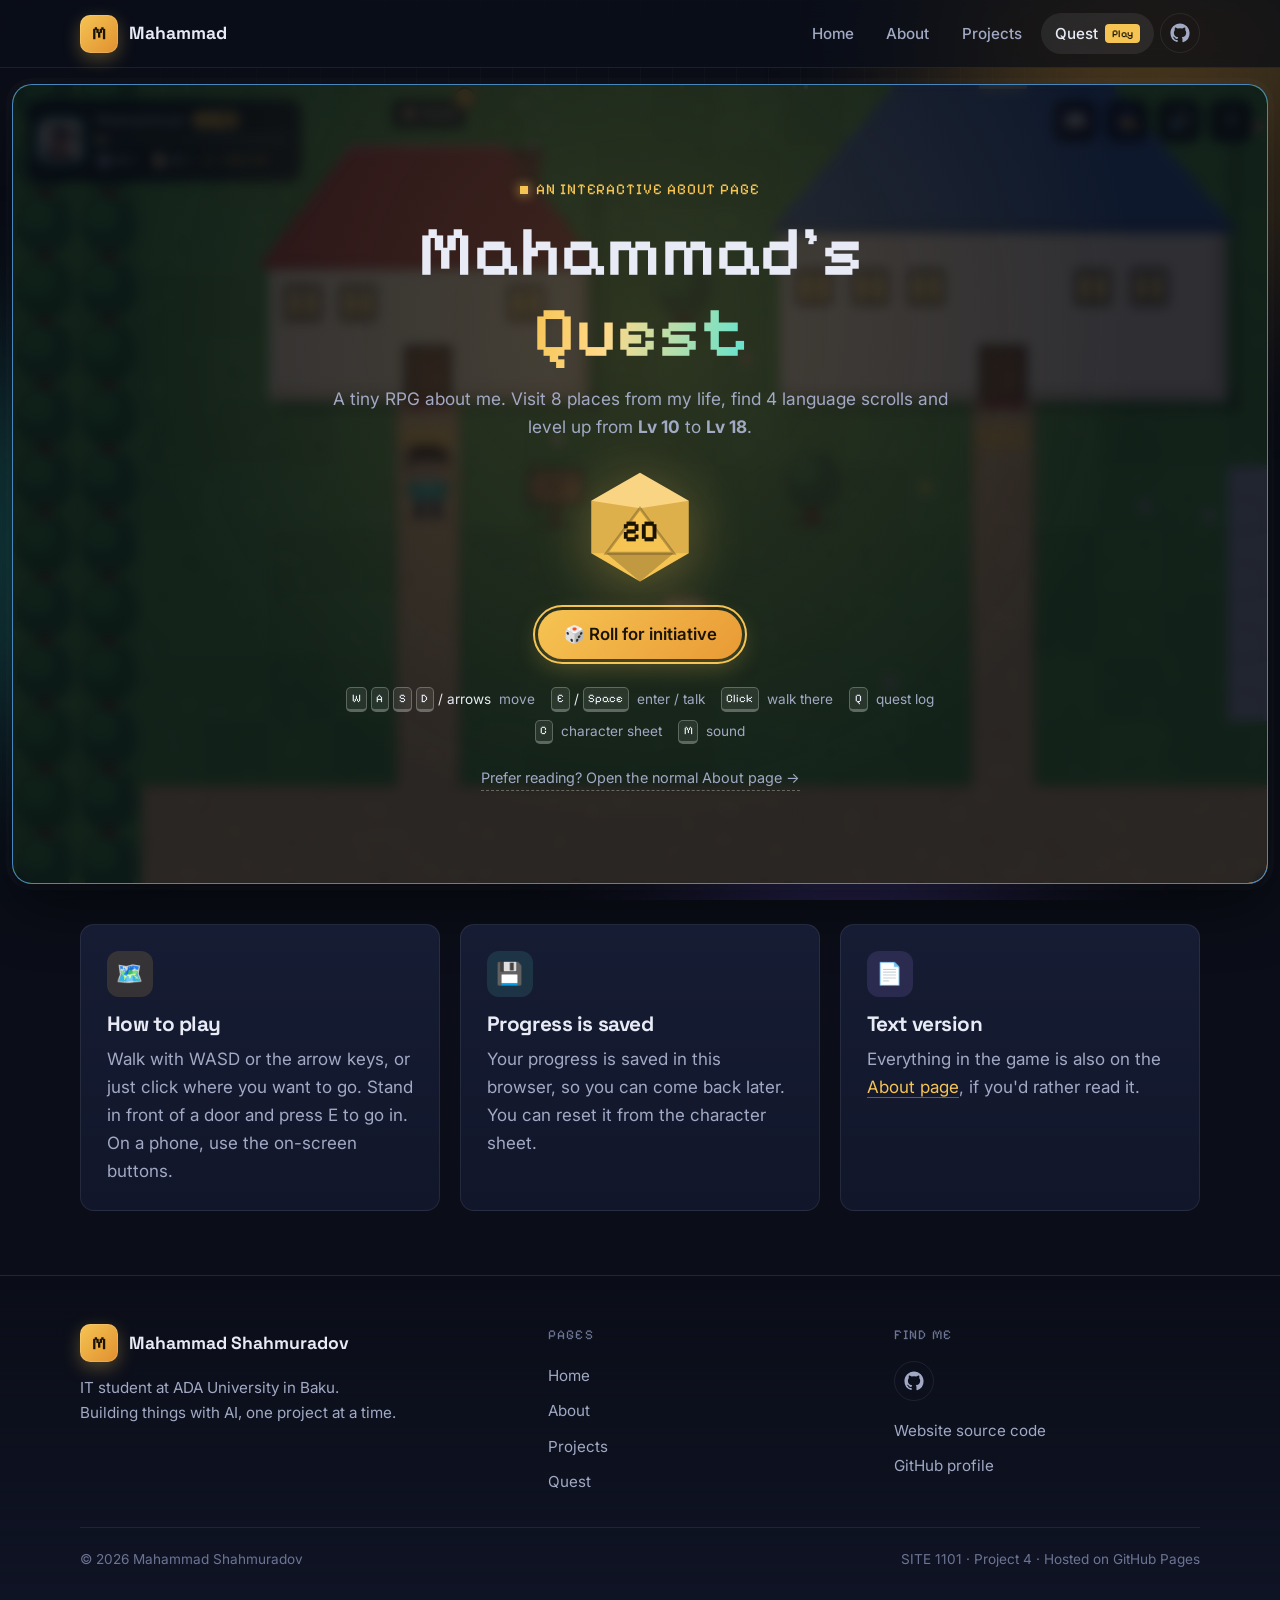
==== commit 4d780aa0: "Add real profile photo on Home page and as the game avatar Replaces the temporary placeholder image." ====
--- a/quest.html
+++ b/quest.html
@@ -40,7 +40,7 @@
         <!-- ===== HUD ===== -->
         <div class="hud">
           <div class="hud__card">
-            <div class="hud__avatar" aria-hidden="true">M</div>
+            <img class="hud__avatar" src="assets/img/profile.jpg" alt="" width="46" height="46">
             <div class="hud__info">
               <div class="hud__name">Mahammad <span class="hud__lvl">Lv <b id="hud-level">10</b></span></div>
               <div class="xpbar" aria-hidden="true"><div class="xpbar__fill" id="xp-fill"></div></div>
--- a/assets/css/pages/quest.css
+++ b/assets/css/pages/quest.css
@@ -168,6 +168,13 @@
   box-shadow: inset 0 -4px 0 rgba(0, 0, 0, 0.2);
 }
 
+img.hud__avatar,
+img.sheet__avatar {
+  object-fit: cover;
+  border: 2px solid var(--teal);
+  box-shadow: 0 0 12px rgba(95, 227, 208, 0.35);
+}
+
 .hud__name {
   display: flex;
   align-items: center;
